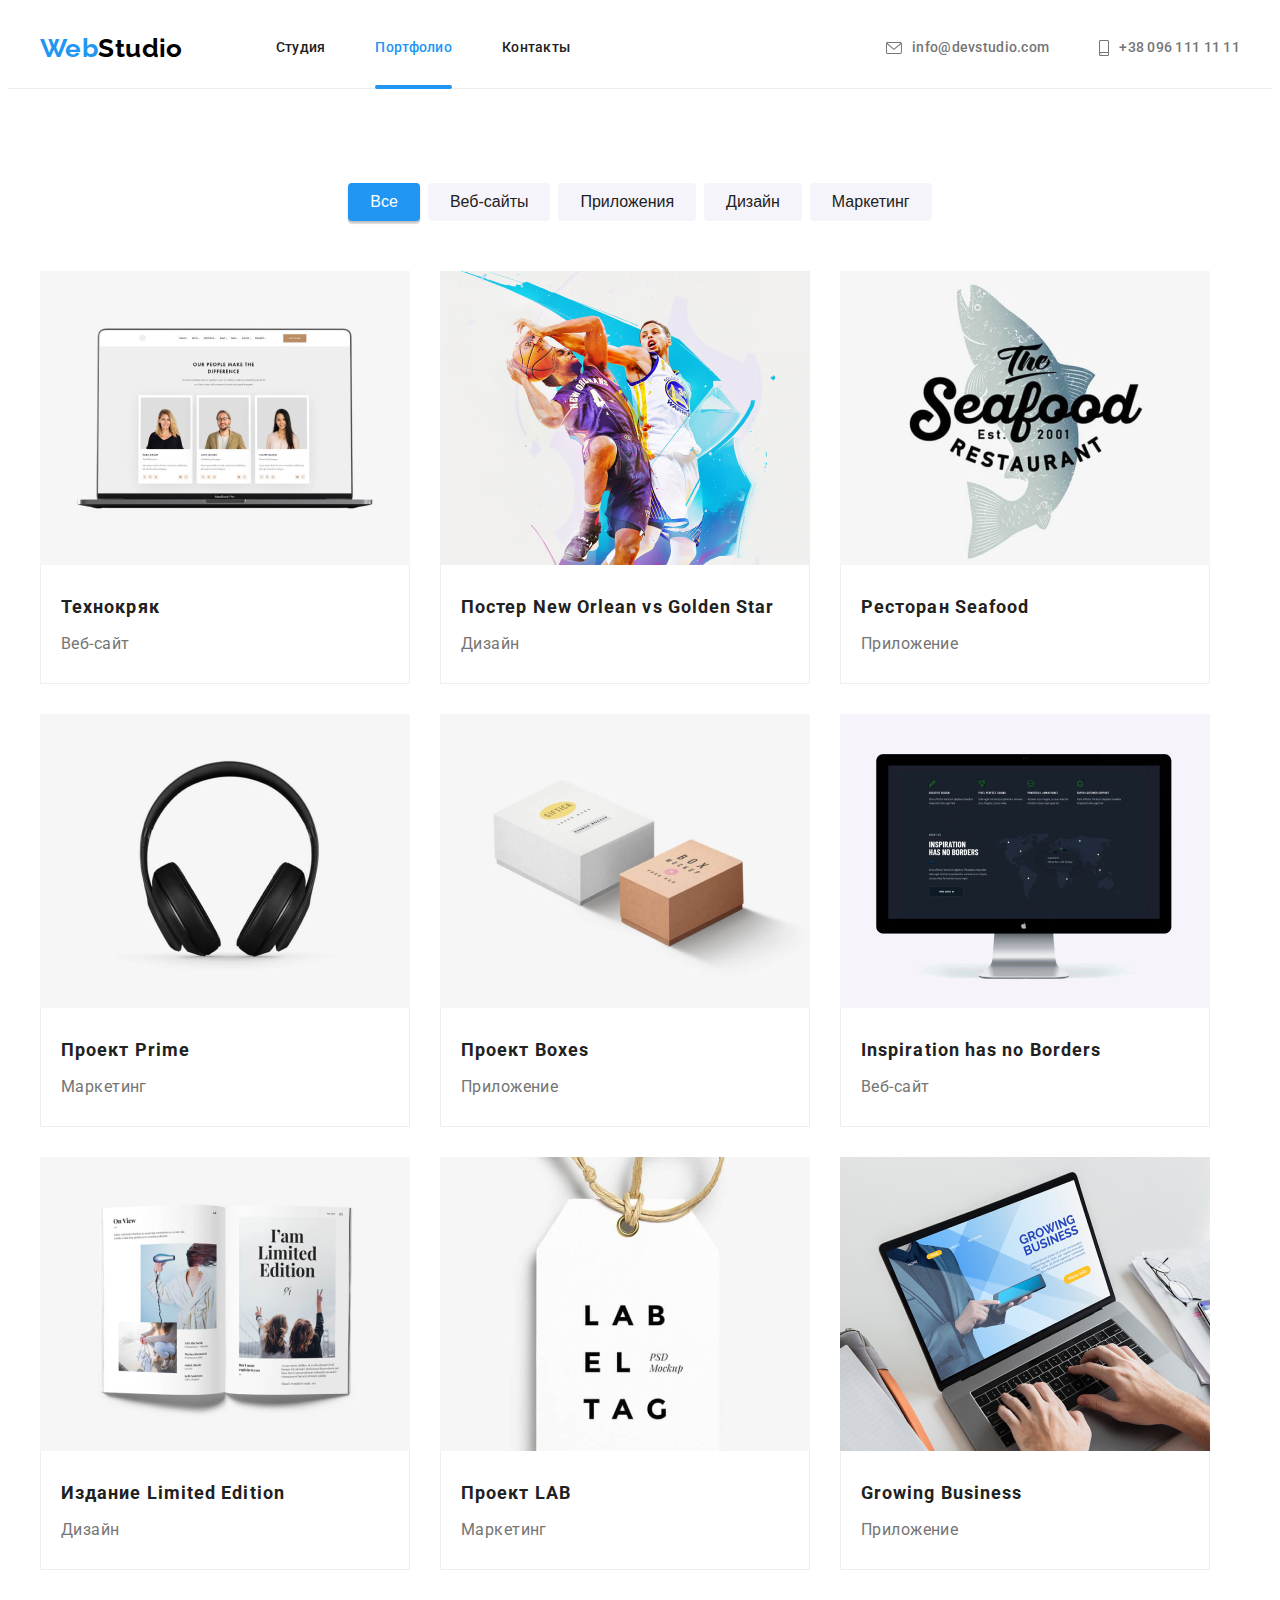
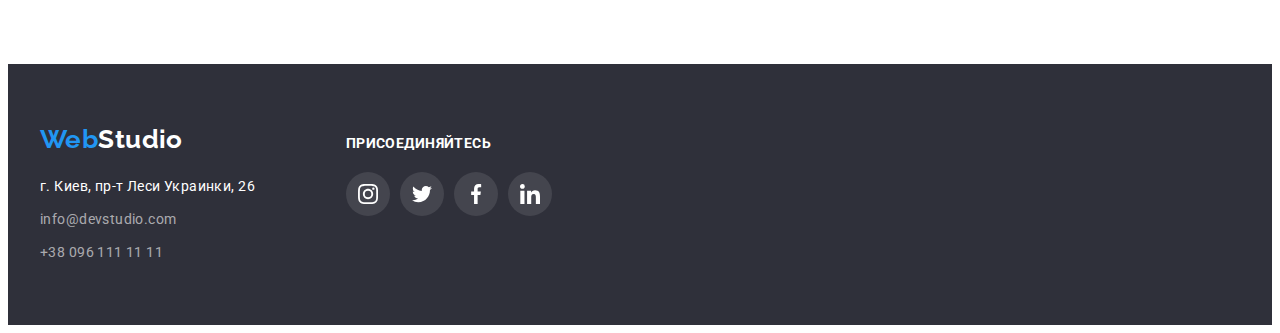
==== portfolio.html @ f6a44555 "Initial commit" ====
<!DOCTYPE html>
<html lang="ru">
   <head>
      <meta charset="UTF-8" />
      <meta http-equiv="X-UA-Compatible" content="IE=edge" />
      <meta name="viewport" content="width=device-width, initial-scale=1.0" />
      <title>Portfolio</title>
      <link rel="preconnect" href="https://fonts.googleapis.com" />
      <link rel="preconnect" href="https://fonts.gstatic.com" crossorigin />
      <link
         href="https://fonts.googleapis.com/css2?family=Raleway:wght@700&family=Roboto:wght@400;500;700;900&display=swap"
         rel="stylesheet"
      />
      <link
         rel="stylesheet"
         href="https://cdnjs.cloudflare.com/ajax/libs/modern-normalize/1.1.0/modern-normalize.min.css"
         integrity="sha512-wpPYUAdjBVSE4KJnH1VR1HeZfpl1ub8YT/NKx4PuQ5NmX2tKuGu6U/JRp5y+Y8XG2tV+wKQpNHVUX03MfMFn9Q=="
         crossorigin="anonymous"
         referrerpolicy="no-referrer"
      />
      <link rel="stylesheet" href="./css/styles.css" />
   </head>
   <body>
      <!-- head of title -->
      <header class="header">
         <div class="container header-flex">
            <!-- navigations -->
            <nav class="header-flex">
               <!-- logo -->
               <a class="logo link" href="./index.html">
                  <span class="logo-web">Web</span>Studio
               </a>
               <ul class="list nav-bar">
                  <li class="nav-item">
                     <a class="nav-link link" href="./index.html">Студия</a>
                  </li>
                  <li class="nav-item">
                     <a class="nav-link current link" href="./portfolio.html">Портфолио</a>
                  </li>
                  <li class="nav-item"><a class="nav-link link" href="">Контакты</a></li>
               </ul>
            </nav>
            <!-- address: mail and tel -->
            <ul class="list nav-bar">
               <li class="nav-item">
                  <a class="contact link" href="mailto:info@devstudio.com"
                     ><svg class="nav-svg" width="16" height="12">
                        <use href="./images/icons.svg#mail"></use></svg
                     >info@devstudio.com</a
                  >
               </li>
               <li class="nav-item">
                  <a class="contact link" href="tel:+380961111111">
                     <svg class="nav-svg" width="10" height="16">
                        <use href="./images/icons.svg#phone"></use></svg
                     >+38 096 111 11 11</a
                  >
               </li>
            </ul>
         </div>
      </header>
      <!-- main content -->
      <main>
         <!-- projects -->
         <section class="section">
            <div class="container">
               <!--? hide h1 -->
               <h1 class="hide">Наши проекты</h1>
               <!-- buttons list -->
               <ul class="list buttons-list">
                  <li class="buttons-item">
                     <button class="project-button active" type="button">Все</button>
                  </li>
                  <li class="buttons-item">
                     <button class="project-button" type="button">Веб-сайты</button>
                  </li>
                  <li class="buttons-item">
                     <button class="project-button" type="button">Приложения</button>
                  </li>
                  <li class="buttons-item">
                     <button class="project-button" type="button">Дизайн</button>
                  </li>
                  <li class="buttons-item">
                     <button class="project-button" type="button">Маркетинг</button>
                  </li>
               </ul>
               <!-- projects list -->
               <ul class="list project-list grid">
                  <li class="project-card grid-item">
                     <a class="link project-link" href="">
                        <div class="card-wrapper">
                           <img src="./images/card-1.jpg" alt="фото веб-сайта" />
                           <p class="project-overlay">
                              Ресурс предлагает комплексные предложения с разным уровнем функционала
                              и сервисов. Все это позволит посетителю получить исчерпывающие
                              сведения о компании или частном лице.
                           </p>
                        </div>
                        <div class="card-container">
                           <h2 class="project-title">Технокряк</h2>
                           <p class="project-text">Веб-сайт</p>
                        </div>
                     </a>
                  </li>
                  <li class="project-card grid-item">
                     <a class="link project-link" href="">
                        <div class="card-wrapper">
                           <img src="./images/card-2.jpg" alt="фото постера" />
                           <p class="project-overlay">
                              Ресурс предлагает комплексные предложения с разным уровнем функционала
                              и сервисов. Все это позволит посетителю получить исчерпывающие
                              сведения о компании или частном лице.
                           </p>
                        </div>
                        <div class="card-container">
                           <h2 class="project-title">Постер New Orlean vs Golden Star</h2>
                           <p class="project-text">Дизайн</p>
                        </div>
                     </a>
                  </li>
                  <li class="project-card grid-item">
                     <a class="link project-link" href="">
                        <div class="card-wrapper">
                           <img src="./images/card-3.jpg" alt="логотип ресторана" />
                           <p class="project-overlay">
                              Ресурс предлагает комплексные предложения с разным уровнем функционала
                              и сервисов. Все это позволит посетителю получить исчерпывающие
                              сведения о компании или частном лице.
                           </p>
                        </div>
                        <div class="card-container">
                           <h2 class="project-title">Ресторан Seafood</h2>
                           <p class="project-text">Приложение</p>
                        </div>
                     </a>
                  </li>
                  <li class="project-card grid-item">
                     <a class="link project-link" href="">
                        <div class="card-wrapper">
                           <img src="./images/card-4.jpg" alt="чёрные наушники" />
                           <p class="project-overlay">
                              Ресурс предлагает комплексные предложения с разным уровнем функционала
                              и сервисов. Все это позволит посетителю получить исчерпывающие
                              сведения о компании или частном лице.
                           </p>
                        </div>
                        <div class="card-container">
                           <h2 class="project-title">Проект Prime</h2>
                           <p class="project-text">Маркетинг</p>
                        </div>
                     </a>
                  </li>
                  <li class="project-card grid-item">
                     <a class="link project-link" href="">
                        <div class="card-wrapper">
                           <img src="./images/card-5.jpg" alt="две коробки" />
                           <p class="project-overlay">
                              Ресурс предлагает комплексные предложения с разным уровнем функционала
                              и сервисов. Все это позволит посетителю получить исчерпывающие
                              сведения о компании или частном лице.
                           </p>
                        </div>
                        <div class="card-container">
                           <h2 class="project-title">Проект Boxes</h2>
                           <p class="project-text">Приложение</p>
                        </div>
                     </a>
                  </li>
                  <li class="project-card grid-item">
                     <a class="link project-link" href="">
                        <div class="card-wrapper">
                           <img src="./images/card-6.jpg" alt="фото веб-сайта" />
                           <p class="project-overlay">
                              Ресурс предлагает комплексные предложения с разным уровнем функционала
                              и сервисов. Все это позволит посетителю получить исчерпывающие
                              сведения о компании или частном лице.
                           </p>
                        </div>
                        <div class="card-container">
                           <h2 class="project-title">Inspiration has no Borders</h2>
                           <p class="project-text">Веб-сайт</p>
                        </div>
                     </a>
                  </li>
                  <li class="project-card grid-item">
                     <a class="link project-link" href="">
                        <div class="card-wrapper">
                           <img src="./images/card-7.jpg" alt="дизайн книги" />
                           <p class="project-overlay">
                              Ресурс предлагает комплексные предложения с разным уровнем функционала
                              и сервисов. Все это позволит посетителю получить исчерпывающие
                              сведения о компании или частном лице.
                           </p>
                        </div>
                        <div class="card-container">
                           <h2 class="project-title">Издание Limited Edition</h2>
                           <p class="project-text">Дизайн</p>
                        </div>
                     </a>
                  </li>
                  <li class="project-card grid-item">
                     <a class="link project-link" href="">
                        <div class="card-wrapper">
                           <img src="./images/card-8.jpg" alt="бирка с надписью LAB" />
                           <p class="project-overlay">
                              Ресурс предлагает комплексные предложения с разным уровнем функционала
                              и сервисов. Все это позволит посетителю получить исчерпывающие
                              сведения о компании или частном лице.
                           </p>
                        </div>
                        <div class="card-container">
                           <h2 class="project-title">Проект LAB</h2>
                           <p class="project-text">Маркетинг</p>
                        </div>
                     </a>
                  </li>
                  <li class="project-card grid-item">
                     <a class="link project-link" href="">
                        <div class="card-wrapper">
                           <img src="./images/card-9.jpg" alt="фото веб-приложения" />
                           <p class="project-overlay">
                              Ресурс предлагает комплексные предложения с разным уровнем функционала
                              и сервисов. Все это позволит посетителю получить исчерпывающие
                              сведения о компании или частном лице.
                           </p>
                        </div>
                        <div class="card-container">
                           <h2 class="project-title">Growing Business</h2>
                           <p class="project-text">Приложение</p>
                        </div>
                     </a>
                  </li>
               </ul>
            </div>
         </section>
      </main>
      <!-- content of footer -->
      <footer class="footer">
         <div class="container flex-container">
            <!-- logo -->
            <div class="footer-address">
               <a class="logo link" href="./index.html">
                  <span class="logo-web">Web</span><span class="logo-studio">Studio</span>
               </a>
               <address class="address">
                  <ul class="list">
                     <li class="address-item">
                        <a class="footer-physical link" href="">г. Киев, пр-т Леси Украинки, 26</a>
                     </li>
                     <li class="address-item">
                        <a class="footer-contact link" href="mailto:info@devstudio.com"
                           >info@devstudio.com</a
                        >
                     </li>
                     <li class="address-item">
                        <a class="footer-contact link" href="tel:+380961111111"
                           >+38 096 111 11 11</a
                        >
                     </li>
                  </ul>
               </address>
            </div>
            <div class="footer-social">
               <strong class="action">присоединяйтесь</strong>
               <ul class="social list">
                  <li class="social-svg">
                     <a class="social-link" href="https://www.instagram.com/"
                        ><svg width="20" height="20">
                           <use class="social-icon" href="./images/icons.svg#instagram"></use></svg
                     ></a>
                  </li>
                  <li class="social-svg">
                     <a class="social-link" href="https://twitter.com/"
                        ><svg width="20" height="20">
                           <use class="social-icon" href="./images/icons.svg#twitter"></use></svg
                     ></a>
                  </li>
                  <li class="social-svg">
                     <a class="social-link" href="https://www.facebook.com/"
                        ><svg width="20" height="20">
                           <use class="social-icon" href="./images/icons.svg#facebook"></use></svg
                     ></a>
                  </li>
                  <li class="social-svg">
                     <a class="social-link" href="https://www.linkedin.com/"
                        ><svg width="20" height="20">
                           <use class="social-icon" href="./images/icons.svg#linkedin"></use></svg
                     ></a>
                  </li>
               </ul>
            </div>
         </div>
      </footer>
   </body>
</html>
---- css/styles.css ----
:root {
   --text-color: #212121;
   --second-text-color: #757575;
   --accent-color: #2196F3;
   --main-color: #FFFFFF;
   --theme-color: #F5F4FA;
   --second-theme-color: #2F303A;
   --icons-color: #AFB1B8;

   /* Grid */
   --items: 1;
   --indent: 30px;
}
body {
   font-family: 'Roboto', sans-serif;
   color: var(--text-color);
   background-color: var(--main-color);
   font-size: 14px;
   letter-spacing: 0.03em;
}
h1, h2, h3, h4, h5, h6, p, ul {
   margin: 0;
   padding: 0;
}
img {
   display: block;
}

/** Utility class */

.list {
   list-style: none;
}
.link {
   text-decoration: none;
   color: var(--text-color);
   padding: 0;
   margin: 0;
}
.section-title {
   font-weight: 700;
   font-size: 36px;
   line-height: 1.17;
   text-align: center; 
}
.container {
   width: 1200px;
   margin-left: auto;
   margin-right: auto;
   padding-left: 15px;
   padding-right: 15px;
}
.section {
   padding-top: 94px;
   padding-bottom: 94px;
}
.flex-container {
   display: flex;
   flex-wrap: wrap;
   align-items: baseline;
}
.hide {
   position: absolute;
   white-space: nowrap;
   width: 1px;
   height: 1px;
   overflow: hidden;
   border: 0;
   padding: 0;
   clip: rect(0 0 0 0);
   clip-path: inset(50%);
   margin: -1px;
}
/*
   |============================
   | Grid in flex-box
   |============================
*/
.grid {
   display: flex;
   flex-wrap: wrap;
   margin: calc(-1 * var(--indent) / 2);
}
.grid-item {
   flex-basis: calc((100% - var(--indent) * var(--items)) / var(--items));
   margin: calc(var(--indent) / 2);
}

/** HEADER */
.header {
   border-bottom: 1px solid #ECECEC
}
.nav-bar {
   display: flex;
   margin-left: auto;
}
.contact.link {
   display: flex;
   align-items: center;
}
.nav-svg {
   margin-right: 10px;
   fill: var(--second-text-color);

   transition-property: fill;
   transition-duration: 250ms;
   transition-timing-function: cubic-bezier(0.4, 0, 0.2, 1);
}
.header-flex {
   display: flex;
   align-items: center;
}
/*! 2 способа запомнить  */
/* .nav-item:not(:first-child) {
   margin-left: 50px;
} */
.nav-item + .nav-item {
   margin-left: 50px; 
}
.logo {
   display: block;
   padding: 24px 0;
   margin-right: 93px;

   font-family: 'Raleway', sans-serif;
   font-weight: 700;
   font-size: 26px;
   line-height: 1.19;
   color: #000000;
}
.logo-web {
   color: var(--accent-color);
}
.logo-studio {
   color: var(--main-color);
}
.nav-link,
.contact {
   padding: 32px 0;
   display: block;
   
   font-weight: 500;
   line-height: 1.14;
   letter-spacing: 0.02em;
   color: var(--text-color);

   transition-property: color;
   transition-duration: 250ms;
   transition-timing-function: cubic-bezier(0.4, 0, 0.2, 1);
}  
.contact {
   color: var(--second-text-color);
}
.nav-item {
   position: relative;
}
.current::after {
   content: "";
   display: block;
   width: 100%;
   height: 4px;
   position: absolute;
   bottom: -1px;

   border-radius: 2px;
   background-color: var(--accent-color);
}  
.nav-link:hover,
.nav-link:focus,
.contact:focus,
.contact:hover,
.current {
   color: var(--accent-color);
}
.nav-link:hover .nav-svg,
.nav-link:focus .nav-svg,
.contact:focus .nav-svg,
.contact:hover .nav-svg {
   fill: currentColor;
}

/* * HERO SECTION */

.hero {
   background-image: 
      linear-gradient(rgba(47, 48, 58, 0.4), rgba(47, 48, 58, 0.4)),
      url(../images/hero.jpg);
   background-color: #C4C4C4;
   margin: 0 auto;
   max-width: 1600px;
   background-position: center;
   padding-top: 200px;
   padding-bottom: 200px;
}
.hero-title {
   max-width: 700px;
   margin-left: auto;
   margin-right: auto;
   font-weight: 900;
   font-size: 44px;
   line-height: 1.36;
   text-align: center;
   letter-spacing: 0.06em;
   text-transform: uppercase;
   color: var(--main-color);
}
.hero-button {
   margin-top: 30px;
   margin-left: auto;
   margin-right: auto;
   padding: 10px 32px;
   border: none;
   border-radius: 4px;

   background-color: var(--accent-color);
   font-weight: 700;
   font-size: 16px;
   line-height: 1.88;
   display: flex;
   align-items: center;
   text-align: center;
   letter-spacing: 0.06em;
   cursor: pointer;
   color: var(--main-color);

   transition-property: background-color;
   transition-duration: 250ms;
   transition-timing-function: cubic-bezier(0.4, 0, 0.2, 1);
}
.hero-button:focus,
.hero-button:hover {
   background-color: #188CE8;
}

/* * FEATURES SECTION */
.features {
   display: flex;
}
.features-item {
   flex-basis: 270px;
}
.features-item + .features-item {
   margin-left: 30px;
}
.features-svg {
   display: flex;
   width: 270px;
   height: 120px;
   background-color: var(--theme-color);
   align-items: center;
   justify-content: center;
   border-radius: 4px;
   margin-bottom: 30px;
}
.features-title {
   margin-bottom: 10px;
   font-weight: 700;
   line-height: 1.14;
   text-transform: uppercase;
   font-size: 14px;
}
.features-text {
   font-weight: 400;
   line-height: 1.71;
   text-align: left;
   vertical-align: top;
   color: var(--second-text-color);
}

/* * WORKS SECTION */
.works-section {
   padding-bottom: 94px;
}
.works {
   display: flex;
}
.works-title {
   margin-bottom: 50px;
}
.works-item {
   position: relative;
}
.works-item + .works-item {
   margin-left: 30px;
}
.works-text {
   position: absolute;
   bottom: 0;
   height: 70px;
   width: 100%;
   
   display: flex;
   align-items: center;
   justify-content: center;
   
   font-weight: 700;
   line-height: 1.14;
   text-transform: uppercase;
   color: var(--main-color);
   background-color: rgba(47, 48, 58, 0.8);
}
/* * WORKERS SECTION */

.worker {
   background-color: var(--theme-color);
}
.worker-list {
   display: flex;
}
.card {
   text-align: center;
   padding-top: 30px;
   padding-bottom: 30px;
}
.worker-title {
   margin-bottom: 50px;
}
.worker-card {
   flex-basis: 270px;
   background-color: var(--main-color);
   font-size: 16px;
   line-height: 1.19;
   box-shadow: 0px 1px 3px rgba(0, 0, 0, 0.12),
   0px 1px 1px rgba(0, 0, 0, 0.14),
   0px 2px 1px rgba(0, 0, 0, 0.2);
   border-radius: 0px 0px 4px 4px;
}
.worker-card+.worker-card {
   margin-left: 30px;
}
.worker-name {
   margin-bottom: 10px;
   font-weight: 500;
   font-size: 16px;
}
.worker-position {
   margin-bottom: 16px;
   font-weight: 400;
   color: var(--second-text-color);
}
.social {
   display: flex;
   justify-content: center;
}
.social-svg:not(:last-child) {
   margin-right: 10px;
}
.social-link {
   display: flex;
   width: 44px;
   height: 44px;
   border-radius: 50%;
   align-items: center;
   justify-content: center;

   transition-property: background-color;
   transition-duration: 250ms;
   transition-timing-function: cubic-bezier(0.4, 0, 0.2, 1);
}
.social-link:hover .social-icon,
.social-link:focus .social-icon {
   fill: var(--main-color);
}
.social-link:hover,
.social-link:focus {
   background-color: var(--accent-color);
}
.social-icon {
   fill: var(--icons-color);

   transition-property: fill;
   transition-duration: 250ms;
   transition-timing-function: cubic-bezier(0.4, 0, 0.2, 1);
}
/* * PROJECTS */
.buttons-list {
   display: flex;
   margin-bottom: 50px;
   justify-content: center;
}
.project-button {
   border: none;
   border-radius: 4px;
   padding: 6px 22px;

   font-weight: 500;
   font-size: 16px;
   line-height: 1.62;
   text-align: center;

   cursor: pointer;
   background-color: var(--theme-color);
   color: var(--text-color);
   transition-property: background-color, color, box-shadow;
   transition-duration: 250ms;
   transition-timing-function: cubic-bezier(0.4, 0, 0.2, 1);
}
.project-button:focus,
.project-button:hover,
.project-button.active {
   background-color: var(--accent-color);
   color: var(--main-color);
   box-shadow: 0px 3px 1px rgba(0, 0, 0, 0.1),
   0px 1px 2px rgba(0, 0, 0, 0.08),
   0px 2px 2px rgba(0, 0, 0, 0.12);
}
.buttons-item+.buttons-item {
   margin-left: 8px;
}
/*! 2 способа позиционирования  */
/* .project-list {
   display: flex;
   flex-wrap: wrap;
   justify-content: space-between;
}
.project-card {
   width: 370px;
   margin-bottom: 30px;
}
.project-card:nth-last-child(-n+3) {
   margin: 0;
} */
.project-list {
   --items: 9;
}
.project-card {
   position: relative;
}
.card-container {
   padding: 24px 20px;
   border-left: 1px solid #EEEEEE;
   border-bottom: 1px solid #EEEEEE;
   border-right: 1px solid #EEEEEE;
}
.project-link {
   display: block;

   transition-property: box-shadow;
   transition-duration: 250ms;
   transition-timing-function: cubic-bezier(0.4, 0, 0.2, 1);
}
.project-link:hover,
.project-link:focus {
   box-shadow: 0px 1px 1px rgba(0, 0, 0, 0.12),
   0px 4px 4px rgba(0, 0, 0, 0.06),
   1px 4px 6px rgba(0, 0, 0, 0.16);
}
.project-title {
   margin-bottom: 4px;
   text-align: left;
   font-weight: 700;
   font-size: 18px;
   line-height: 2;
   letter-spacing: 0.06em;
}
.project-text {
   text-align: left;
   font-weight: 400;
   font-size: 16px;
   line-height: 1.88;
   color: var(--second-text-color);
}
.project-card {
   position: relative;

}
.card-wrapper {
   position: relative;
   overflow: hidden;
}
.project-overlay {
   position: absolute;
   height: 100%;
   bottom: 0;
   padding: 63px 24px;

   text-align: center;
   font-size: 18px;
   line-height: 1.56;
   color: var(--main-color);
   background-color: rgba(33, 150, 243, 0.9);

   transform: translateY(100%);
   transition: transform 250ms cubic-bezier(0.4, 0, 0.2, 1);
}
.project-link:hover .project-overlay,
.project-link:focus .project-overlay {
   transform: translateY(0);
}
/* * CLIENTS  */
.clients-title {
   margin-bottom: 50px;
   font-weight: 700;
   font-size: 36px;
   line-height: 1.17;
   text-align: center;
}
.clients-list {
   display: flex;
}
.clients-item {
   width: 170px;
   height: 92px;
}
.clients-item+.clients-item {
   margin-left: 30px;
}
.clients-link {
   display: flex;
   height: 100%;
   justify-content: center;
   align-items: center;
   border: 1px solid var(--icons-color);
   border-radius: 4px;

   transition-property: border;
   transition-duration: 250ms;
   transition-timing-function: cubic-bezier(0.4, 0, 0.2, 1);
}
.clients-link:hover .clients-icon,
.clients-link:focus .clients-icon{
   fill: var(--accent-color);
}
.clients-link:hover,
.clients-link:focus {
   border-color: var(--accent-color);
}
.clients-icon {
   fill: var(--icons-color);

   transition-property: fill;
   transition-duration: 250ms;
   transition-timing-function: cubic-bezier(0.4, 0, 0.2, 1);
}

/* * FOOTER CONTENT * */

.footer {
   padding-top: 60px;
   background-color: var(--second-theme-color);
   padding-bottom: 60px;
}
.footer .logo {
   padding: 0;
   margin-bottom: 20px;
}
.address-item + .address-item {
   margin-top: 9px;
}
.footer-contact {
   font-weight: 400;
   line-height: 1.71;
   color: rgba(255, 255, 255, 0.6);
   font-style: normal;
   
   transition-property: color;
   transition-duration: 250ms;
   transition-timing-function: cubic-bezier(0.4, 0, 0.2, 1);
}
.footer-physical {
   color: var(--main-color);
   font-weight: 400;
   line-height: 1.71;
   font-style: normal;
}
.footer-contact:hover,
.footer-contact:focus
{
   color: var(--accent-color);
}
.flex {
   display: flex;
}
.footer-social {
   align-items: baseline;
   margin-left: 70px;
}
.action {
   display: block;
   color: var(--main-color);
   font-weight: 700;
   text-transform: uppercase;
   line-height: 1.14;
   margin-bottom: 20px;
}
.footer-social .social-link {
   background-color: rgba(255, 255, 255, 0.1);
   transition-property: background-color;
   transition-duration: 250ms;
   transition-timing-function: cubic-bezier(0.4, 0, 0.2, 1);
}
.footer-social .social-icon {
   fill: var(--main-color);
}
.footer-social .social-link:hover,
.footer-social .social-link:focus {
   background-color: var(--accent-color);
}

/* * Modal form */
.backdrop {
   position: fixed;
   top: 0;
   left: 0;
   height: 100vh;
   width: 100vw;
   
   background-color: rgba(0, 0, 0, 0.2);
   transform:scale(1);

   transition-property: opacity, visibility;
   transition-duration: 250ms;
   transition-timing-function: cubic-bezier(0.4, 0, 0.2, 1);
}
.backdrop.is-hidden {
   transform: scale(0);
   opacity: 0;
   visibility: hidden;
   pointer-events: none;
}
.backdrop.is-hidden .modal {
   transform: translate(-50%, -50%) scale(0);
}
.modal {
   position: absolute;
   top: 50%;
   left: 50%;
   width: 528px;
   height: 581px;

   border-radius: 4px;
   background-color: #FFFFFF;

   transform: translate(-50%, -50%) scale(1);
   transition: transform 300ms cubic-bezier(0.4, 0, 0.2, 1);
}
.modal-close-btn {
   position: absolute;
   top: 1%;
   right: 1%;
   padding: 0;

   border: none;
   background-color: transparent;
   cursor: pointer;
}
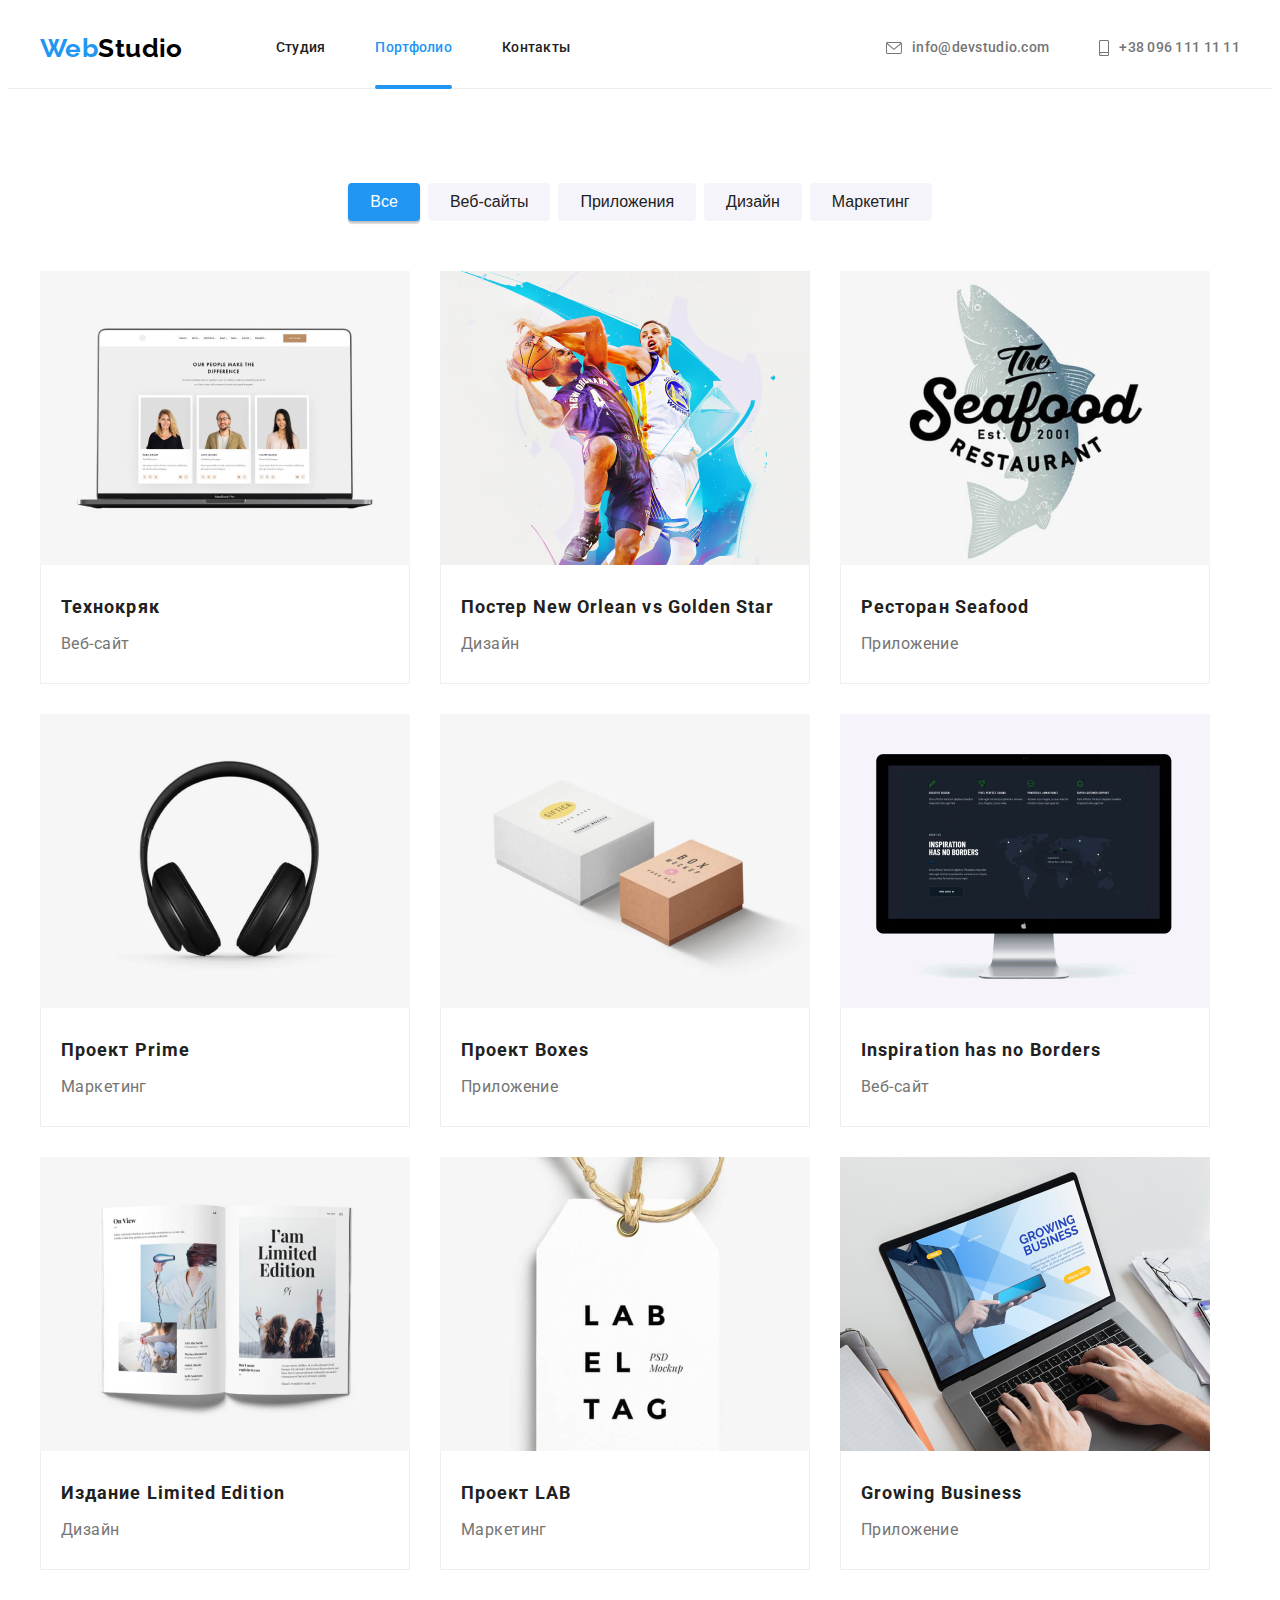
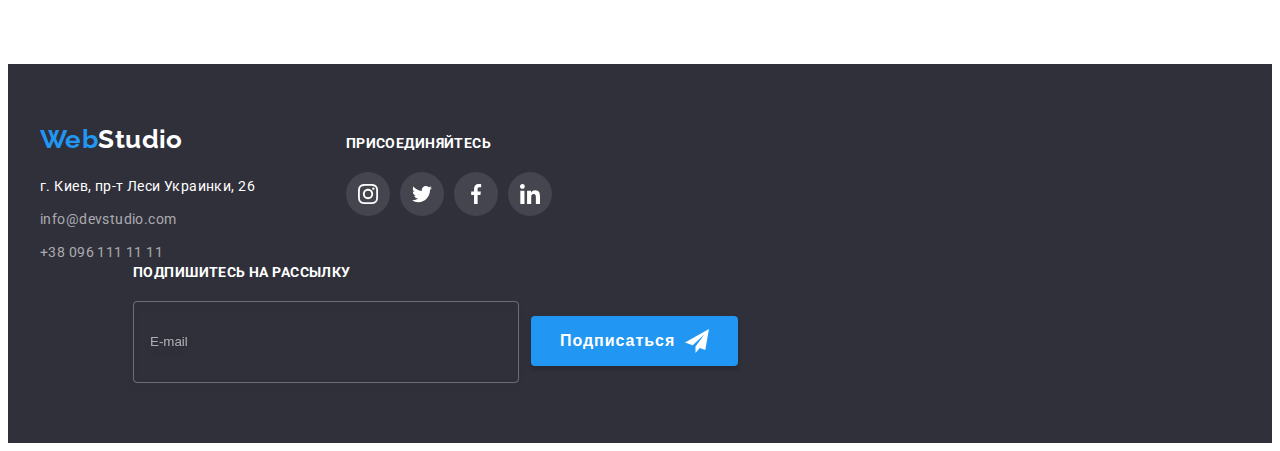
==== commit f336400f: "complete forms" ====
--- a/portfolio.html
+++ b/portfolio.html
@@ -65,7 +65,7 @@
          <section class="section">
             <div class="container">
                <!--? hide h1 -->
-               <h1 class="hide">Наши проекты</h1>
+               <h1 class="hidden">Наши проекты</h1>
                <!-- buttons list -->
                <ul class="list buttons-list">
                   <li class="buttons-item">
@@ -289,6 +289,20 @@
                   </li>
                </ul>
             </div>
+            <div class="footer-form">
+               <strong class="action">Подпишитесь на рассылку</strong>
+               <form class="subscribe-form">
+                  <label>
+                     <input class="subscribe-input" type="email" name="subscribe-email" placeholder="E-mail"/>
+                  </label>
+                  <button class="subscribe-btn btn" type="submit">
+                     Подписаться
+                     <svg class="subscribe-icon" width="24" height="24">
+                        <use href="./images/icons.svg#form-send"></use>
+                     </svg>
+                  </button>
+               </form>
+            </div>
          </div>
       </footer>
    </body>
--- a/css/styles.css
+++ b/css/styles.css
@@ -1,11 +1,11 @@
 :root {
    --text-color: #212121;
    --second-text-color: #757575;
-   --accent-color: #2196F3;
-   --main-color: #FFFFFF;
-   --theme-color: #F5F4FA;
-   --second-theme-color: #2F303A;
-   --icons-color: #AFB1B8;
+   --accent-color: #2196f3;
+   --main-color: #ffffff;
+   --theme-color: #f5f4fa;
+   --second-theme-color: #2f303a;
+   --icons-color: #afb1b8;
 
    /* Grid */
    --items: 1;
@@ -18,7 +18,14 @@
    font-size: 14px;
    letter-spacing: 0.03em;
 }
-h1, h2, h3, h4, h5, h6, p, ul {
+h1,
+h2,
+h3,
+h4,
+h5,
+h6,
+p,
+ul {
    margin: 0;
    padding: 0;
 }
@@ -41,7 +48,7 @@
    font-weight: 700;
    font-size: 36px;
    line-height: 1.17;
-   text-align: center; 
+   text-align: center;
 }
 .container {
    width: 1200px;
@@ -59,7 +66,7 @@
    flex-wrap: wrap;
    align-items: baseline;
 }
-.hide {
+.hidden {
    position: absolute;
    white-space: nowrap;
    width: 1px;
@@ -85,10 +92,29 @@
    flex-basis: calc((100% - var(--indent) * var(--items)) / var(--items));
    margin: calc(var(--indent) / 2);
 }
-
+.btn {
+   display: flex;
+   align-items: center;
+   justify-content: center;
+
+   border: none;
+   border-radius: 4px;
+   background-color: var(--accent-color);
+   font-weight: 700;
+   font-size: 16px;
+   line-height: 1.88;
+   letter-spacing: 0.06em;
+   cursor: pointer;
+   color: var(--main-color);
+   box-shadow: 0px 4px 4px rgba(0, 0, 0, 0.15);
+
+   transition-property: background-color;
+   transition-duration: 250ms;
+   transition-timing-function: cubic-bezier(0.4, 0, 0.2, 1);
+}
 /** HEADER */
 .header {
-   border-bottom: 1px solid #ECECEC
+   border-bottom: 1px solid #ececec;
 }
 .nav-bar {
    display: flex;
@@ -115,7 +141,7 @@
    margin-left: 50px;
 } */
 .nav-item + .nav-item {
-   margin-left: 50px; 
+   margin-left: 50px;
 }
 .logo {
    display: block;
@@ -138,7 +164,7 @@
 .contact {
    padding: 32px 0;
    display: block;
-   
+
    font-weight: 500;
    line-height: 1.14;
    letter-spacing: 0.02em;
@@ -147,7 +173,7 @@
    transition-property: color;
    transition-duration: 250ms;
    transition-timing-function: cubic-bezier(0.4, 0, 0.2, 1);
-}  
+}
 .contact {
    color: var(--second-text-color);
 }
@@ -155,7 +181,7 @@
    position: relative;
 }
 .current::after {
-   content: "";
+   content: '';
    display: block;
    width: 100%;
    height: 4px;
@@ -164,7 +190,7 @@
 
    border-radius: 2px;
    background-color: var(--accent-color);
-}  
+}
 .nav-link:hover,
 .nav-link:focus,
 .contact:focus,
@@ -182,10 +208,9 @@
 /* * HERO SECTION */
 
 .hero {
-   background-image: 
-      linear-gradient(rgba(47, 48, 58, 0.4), rgba(47, 48, 58, 0.4)),
+   background-image: linear-gradient(rgba(47, 48, 58, 0.4), rgba(47, 48, 58, 0.4)),
       url(../images/hero.jpg);
-   background-color: #C4C4C4;
+   background-color: #c4c4c4;
    margin: 0 auto;
    max-width: 1600px;
    background-position: center;
@@ -209,27 +234,10 @@
    margin-left: auto;
    margin-right: auto;
    padding: 10px 32px;
-   border: none;
-   border-radius: 4px;
-
-   background-color: var(--accent-color);
-   font-weight: 700;
-   font-size: 16px;
-   line-height: 1.88;
-   display: flex;
-   align-items: center;
-   text-align: center;
-   letter-spacing: 0.06em;
-   cursor: pointer;
-   color: var(--main-color);
-
-   transition-property: background-color;
-   transition-duration: 250ms;
-   transition-timing-function: cubic-bezier(0.4, 0, 0.2, 1);
-}
-.hero-button:focus,
-.hero-button:hover {
-   background-color: #188CE8;
+}
+.btn:focus,
+.btn:hover {
+   background-color: #188ce8;
 }
 
 /* * FEATURES SECTION */
@@ -288,11 +296,11 @@
    bottom: 0;
    height: 70px;
    width: 100%;
-   
-   display: flex;
-   align-items: center;
-   justify-content: center;
-   
+
+   display: flex;
+   align-items: center;
+   justify-content: center;
+
    font-weight: 700;
    line-height: 1.14;
    text-transform: uppercase;
@@ -320,12 +328,11 @@
    background-color: var(--main-color);
    font-size: 16px;
    line-height: 1.19;
-   box-shadow: 0px 1px 3px rgba(0, 0, 0, 0.12),
-   0px 1px 1px rgba(0, 0, 0, 0.14),
-   0px 2px 1px rgba(0, 0, 0, 0.2);
+   box-shadow: 0px 1px 3px rgba(0, 0, 0, 0.12), 0px 1px 1px rgba(0, 0, 0, 0.14),
+      0px 2px 1px rgba(0, 0, 0, 0.2);
    border-radius: 0px 0px 4px 4px;
 }
-.worker-card+.worker-card {
+.worker-card + .worker-card {
    margin-left: 30px;
 }
 .worker-name {
@@ -400,11 +407,10 @@
 .project-button.active {
    background-color: var(--accent-color);
    color: var(--main-color);
-   box-shadow: 0px 3px 1px rgba(0, 0, 0, 0.1),
-   0px 1px 2px rgba(0, 0, 0, 0.08),
-   0px 2px 2px rgba(0, 0, 0, 0.12);
-}
-.buttons-item+.buttons-item {
+   box-shadow: 0px 3px 1px rgba(0, 0, 0, 0.1), 0px 1px 2px rgba(0, 0, 0, 0.08),
+      0px 2px 2px rgba(0, 0, 0, 0.12);
+}
+.buttons-item + .buttons-item {
    margin-left: 8px;
 }
 /*! 2 способа позиционирования  */
@@ -428,9 +434,9 @@
 }
 .card-container {
    padding: 24px 20px;
-   border-left: 1px solid #EEEEEE;
-   border-bottom: 1px solid #EEEEEE;
-   border-right: 1px solid #EEEEEE;
+   border-left: 1px solid #eeeeee;
+   border-bottom: 1px solid #eeeeee;
+   border-right: 1px solid #eeeeee;
 }
 .project-link {
    display: block;
@@ -441,9 +447,8 @@
 }
 .project-link:hover,
 .project-link:focus {
-   box-shadow: 0px 1px 1px rgba(0, 0, 0, 0.12),
-   0px 4px 4px rgba(0, 0, 0, 0.06),
-   1px 4px 6px rgba(0, 0, 0, 0.16);
+   box-shadow: 0px 1px 1px rgba(0, 0, 0, 0.12), 0px 4px 4px rgba(0, 0, 0, 0.06),
+      1px 4px 6px rgba(0, 0, 0, 0.16);
 }
 .project-title {
    margin-bottom: 4px;
@@ -462,7 +467,6 @@
 }
 .project-card {
    position: relative;
-
 }
 .card-wrapper {
    position: relative;
@@ -502,7 +506,7 @@
    width: 170px;
    height: 92px;
 }
-.clients-item+.clients-item {
+.clients-item + .clients-item {
    margin-left: 30px;
 }
 .clients-link {
@@ -518,7 +522,7 @@
    transition-timing-function: cubic-bezier(0.4, 0, 0.2, 1);
 }
 .clients-link:hover .clients-icon,
-.clients-link:focus .clients-icon{
+.clients-link:focus .clients-icon {
    fill: var(--accent-color);
 }
 .clients-link:hover,
@@ -552,7 +556,7 @@
    line-height: 1.71;
    color: rgba(255, 255, 255, 0.6);
    font-style: normal;
-   
+
    transition-property: color;
    transition-duration: 250ms;
    transition-timing-function: cubic-bezier(0.4, 0, 0.2, 1);
@@ -564,8 +568,7 @@
    font-style: normal;
 }
 .footer-contact:hover,
-.footer-contact:focus
-{
+.footer-contact:focus {
    color: var(--accent-color);
 }
 .flex {
@@ -596,6 +599,46 @@
 .footer-social .social-link:focus {
    background-color: var(--accent-color);
 }
+
+/* * footer form */
+
+.footer-form {
+   align-items: baseline;
+   margin-left: 93px;
+   margin-right: auto;
+}
+.subscribe-form {
+   display: flex;
+   align-items: baseline;
+}
+.subscribe-input {
+   width: 352px;
+   height: 50px;
+   padding: 15px 16px;
+   
+   color: rgba(255, 255, 255, 0.6);
+   background-color: transparent;
+   outline: transparent;
+   border: 1px solid rgba(255, 255, 255, 0.3);
+   filter: drop-shadow(0px 4px 4px rgba(0, 0, 0, 0.15));
+   border-radius: 4px;
+}
+.subscribe-input:focus {
+   border-color: var(--accent-color);
+}
+.subscribe-input::placeholder {
+   color: rgba(255, 255, 255, 0.6);
+}
+.subscribe-btn {
+   margin-left: 12px;
+   padding: 10px 29px;
+   border: none;
+   border-radius: 4px;
+}
+.subscribe-icon {
+   margin-left: 10px;
+}
+
 
 /* * Modal form */
 .backdrop {
@@ -604,9 +647,9 @@
    left: 0;
    height: 100vh;
    width: 100vw;
-   
+
    background-color: rgba(0, 0, 0, 0.2);
-   transform:scale(1);
+   transform: scale(1);
 
    transition-property: opacity, visibility;
    transition-duration: 250ms;
@@ -625,11 +668,12 @@
    position: absolute;
    top: 50%;
    left: 50%;
-   width: 528px;
-   height: 581px;
-
-   border-radius: 4px;
-   background-color: #FFFFFF;
+   min-width: 528px;
+   min-height: 581px;
+   padding: 40px;
+
+   border-radius: 4px;
+   background-color: #ffffff;
 
    transform: translate(-50%, -50%) scale(1);
    transition: transform 300ms cubic-bezier(0.4, 0, 0.2, 1);
@@ -644,3 +688,107 @@
    background-color: transparent;
    cursor: pointer;
 }
+.modal-close-btn:hover .modal-close-icon,
+.modal-close-btn:focus .modal-close-icon {
+   fill: var(--accent-color);
+}
+.modal-form {
+   display: flex;
+   flex-direction: column;
+}
+.modal-title {
+   display: flex;
+   justify-content: center;
+   margin-bottom: 12px;
+
+   font-weight: 700;
+   font-size: 20px;
+   line-height: 1.15;
+   text-align: center;
+}
+.modal-description {
+   font-size: 12px;
+   line-height: 1.17;
+   letter-spacing: 0.01em;
+   color: var(--second-text-color);
+}
+.modal-field {
+   position: relative;
+   margin-bottom: 10px;
+}
+.modal-field:last-of-type {
+   margin-bottom: 20px;
+}
+.modal-input {
+   width: 100%;
+   height: 40px;
+   margin-top: 4px;
+   padding-left: 42px;
+
+   outline: transparent;
+   border-radius: 4px;
+   border: 1px solid rgba(33, 33, 33, 0.2);
+}
+.modal-input:focus {
+   border-color: var(--accent-color);
+}
+.modal-input:focus + .modal-icon {
+   fill: var(--accent-color);
+}
+.modal-icon {
+   position: absolute;
+   bottom: 11px;
+   left: 12px;
+   pointer-events: none;
+}
+.modal-textarea {
+   width: 100%;
+   height: 120px;
+   margin-top: 4px;
+   resize: none;
+   padding: 12px 16px;
+
+   outline: transparent;
+   border-radius: 4px;
+   border: 1px solid rgba(33, 33, 33, 0.2);
+}
+.modal-description::placeholder {
+   line-height: 1.14;
+   letter-spacing: 0.01em;
+   color: var(--second-text-color);
+}
+.modal-agreement-desc {
+   user-select: none;
+   line-height: 1.71;
+   color: var(--second-text-color);
+}
+.modal-agreement-link {
+   color: var(--accent-color);
+}
+.modal-checkbox {
+   display: inline-flex;
+   align-items: center;
+   justify-content: center;
+   width: 16px;
+   height: 15px;
+   margin-right: 7px;
+   
+   border-radius: 2px;
+   outline: 1px solid #000000;
+   outline-offset: -1px;
+   box-shadow: 0px 4px 4px rgba(0, 0, 0, 0.25);
+}
+.checkbox:checked + .modal-checkbox {
+   background-color: var(--accent-color);
+   outline: 1px solid var(--accent-color);
+   outline-offset: -1px;
+}
+.flex-container.modal-agreement {
+   align-items: center;
+}
+.modal-btn {
+   padding: 10px 56px;
+   margin-left: auto;
+   margin-right: auto;
+   margin-top: 30px;
+}